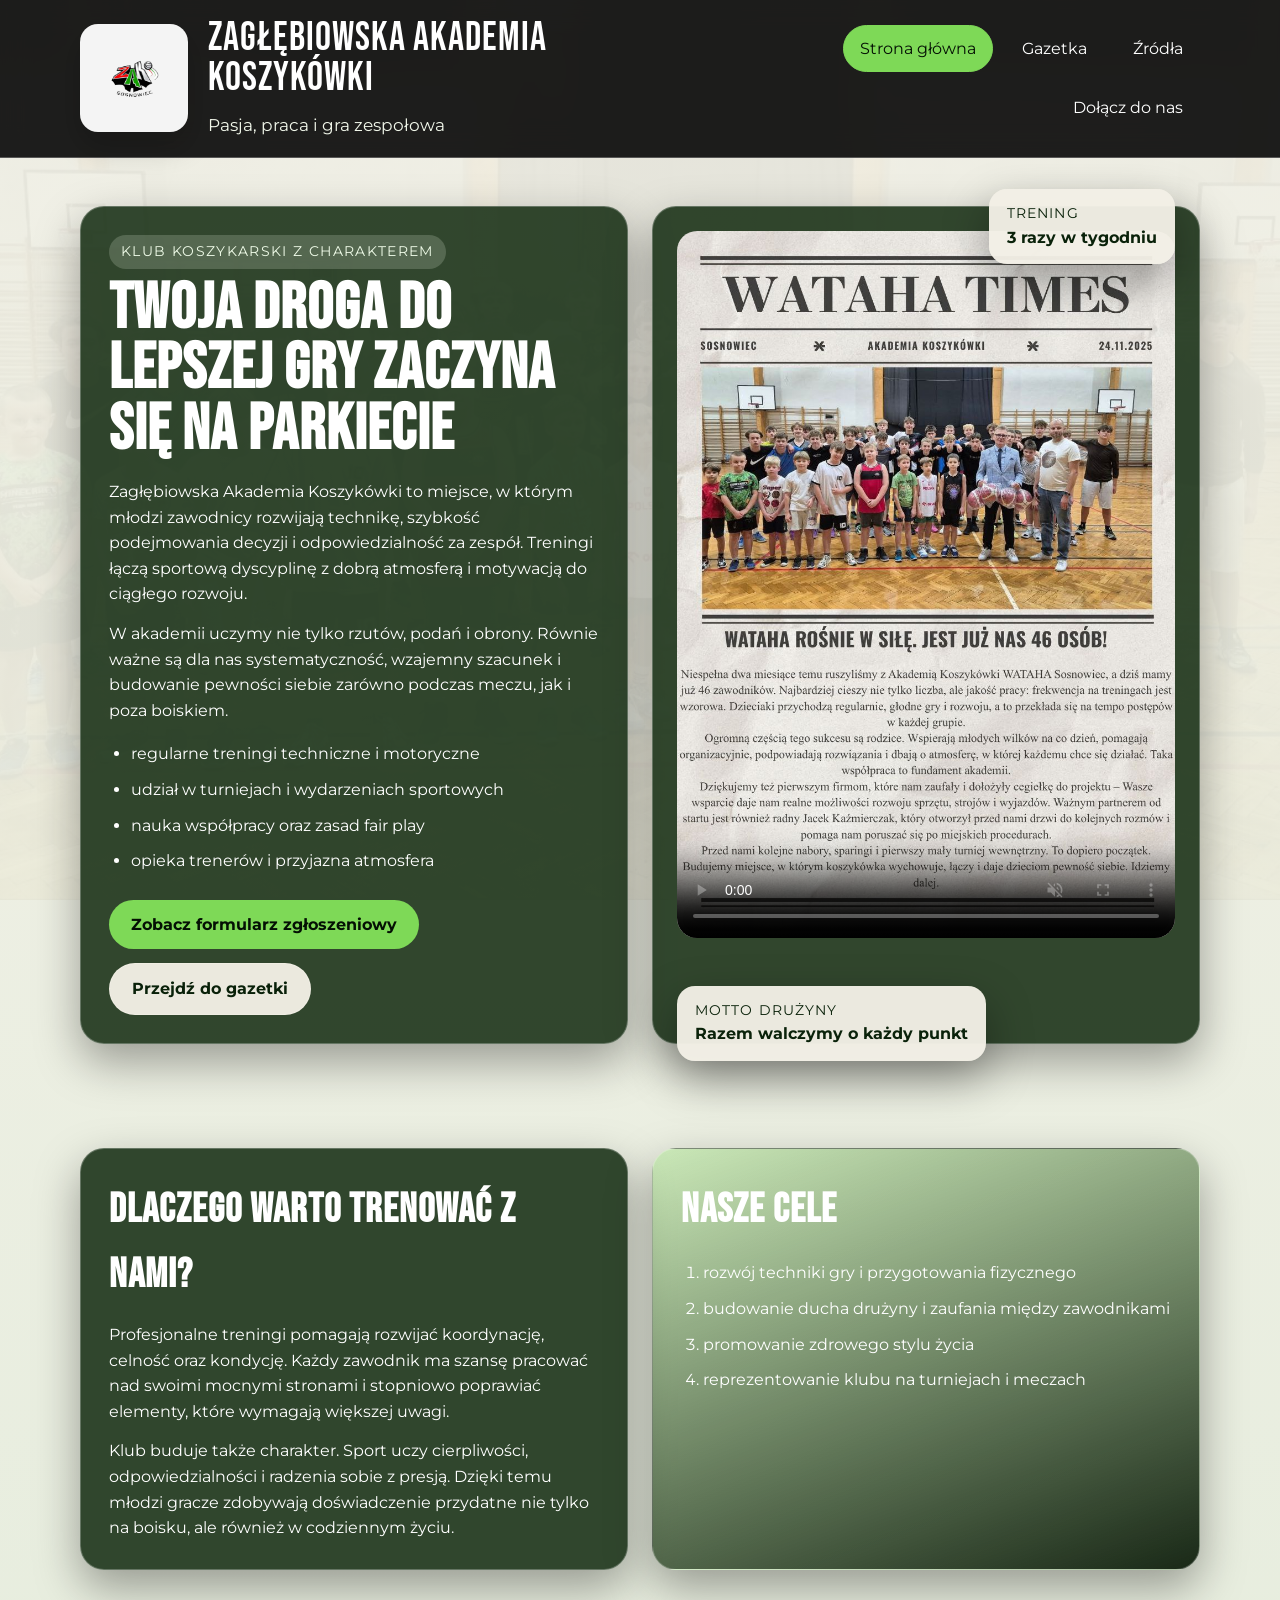
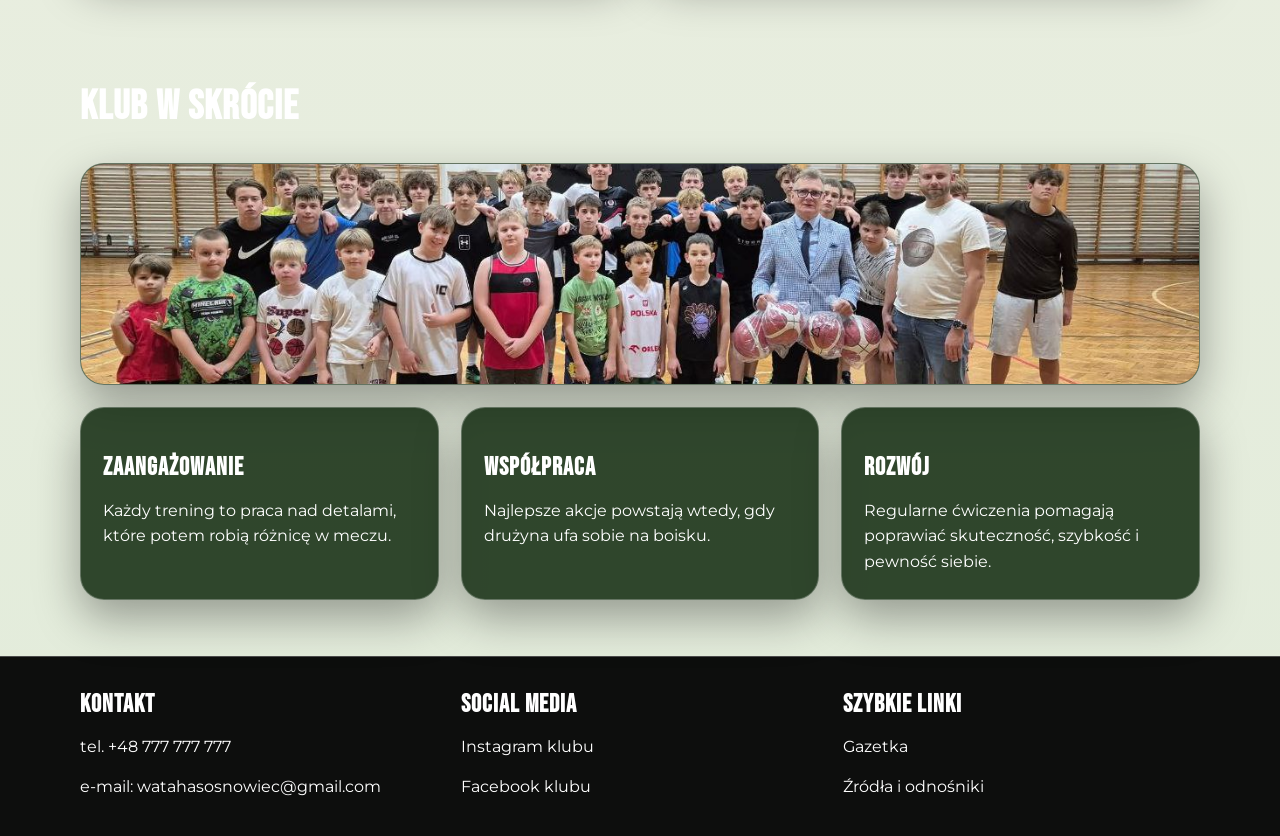
==== index.html @ ed59040f "Initial commit - zak website" ====
<!DOCTYPE html>
<html lang="pl">
<head>
    <meta charset="UTF-8">
    <meta name="viewport" content="width=device-width, initial-scale=1.0">
    <title>Zagłębiowska Akademia Koszykówki</title>
    <link rel="icon" href="img/favicon-32x32.png" type="image/png">
    <link rel="preconnect" href="https://fonts.googleapis.com">
    <link rel="preconnect" href="https://fonts.gstatic.com" crossorigin>
    <link href="https://fonts.googleapis.com/css2?family=Bebas+Neue&family=Montserrat:wght@400;500;700&display=swap" rel="stylesheet">
    <link rel="stylesheet" href="style.css">
</head>
<body>
    <header class="site-header">
        <div class="container header-inner">
            <div class="brand">
                <img src="img/zakk.png" alt="Logo Zagłębiowskiej Akademii Koszykówki">
                <div>
                    <p class="brand-title">Zagłębiowska Akademia Koszykówki</p>
                    <p class="brand-subtitle">Pasja, praca i gra zespołowa</p>
                </div>
            </div>

            <nav class="main-nav" aria-label="Nawigacja główna">
                <a class="active" href="index.html">Strona główna</a>
                <a href="galeria.html">Gazetka</a>
                <a href="zrodla.html">Źródła</a>
                <a href="dolacz.html">Dołącz do nas</a>
            </nav>
        </div>
    </header>

    <main>
        <section class="hero">
            <div class="container hero-grid">
                <article class="hero-copy">
                    <p class="section-kicker">Klub koszykarski z charakterem</p>
                    <h1>Twoja droga do lepszej gry zaczyna się na parkiecie</h1>
                    <p>
                        Zagłębiowska Akademia Koszykówki to miejsce, w którym młodzi zawodnicy
                        rozwijają technikę, szybkość podejmowania decyzji i odpowiedzialność za zespół.
                        Treningi łączą sportową dyscyplinę z dobrą atmosferą i motywacją do ciągłego rozwoju.
                    </p>
                    <p>
                        W akademii uczymy nie tylko rzutów, podań i obrony. Równie ważne są dla nas
                        systematyczność, wzajemny szacunek i budowanie pewności siebie zarówno podczas meczu,
                        jak i poza boiskiem.
                    </p>

                    <ul class="feature-list">
                        <li>regularne treningi techniczne i motoryczne</li>
                        <li>udział w turniejach i wydarzeniach sportowych</li>
                        <li>nauka współpracy oraz zasad fair play</li>
                        <li>opieka trenerów i przyjazna atmosfera</li>
                    </ul>

                    <div class="hero-actions">
                        <a class="button" href="dolacz.html">Zobacz formularz zgłoszeniowy</a>
                        <a class="button button-secondary" href="galeria.html">Przejdź do gazetki</a>
                    </div>
                </article>

                <aside class="hero-media">
                    <div class="media-card media-card-top">
                        <span>Trening</span>
                        <strong>3 razy w tygodniu</strong>
                    </div>

                    <video controls autoplay muted loop poster="img/wataha.jpg">
                        <source src="img/zakk.mp4" type="video/mp4">
                        Twoja przeglądarka nie obsługuje wideo.
                    </video>

                    <div class="media-card media-card-bottom">
                        <span>Motto drużyny</span>
                        <strong>Razem walczymy o każdy punkt</strong>
                    </div>
                </aside>
            </div>
        </section>

        <section class="about-section">
            <div class="container split-layout">
                <article class="card">
                    <h2>Dlaczego warto trenować z nami?</h2>
                    <p>
                        Profesjonalne treningi pomagają rozwijać koordynację, celność oraz kondycję.
                        Każdy zawodnik ma szansę pracować nad swoimi mocnymi stronami i stopniowo poprawiać
                        elementy, które wymagają większej uwagi.
                    </p>
                    <p>
                        Klub buduje także charakter. Sport uczy cierpliwości, odpowiedzialności i radzenia
                        sobie z presją. Dzięki temu młodzi gracze zdobywają doświadczenie przydatne nie tylko
                        na boisku, ale również w codziennym życiu.
                    </p>
                </article>

                <article class="card card-highlight">
                    <h2>Nasze cele</h2>
                    <ol class="goals-list">
                        <li>rozwój techniki gry i przygotowania fizycznego</li>
                        <li>budowanie ducha drużyny i zaufania między zawodnikami</li>
                        <li>promowanie zdrowego stylu życia</li>
                        <li>reprezentowanie klubu na turniejach i meczach</li>
                    </ol>
                </article>
            </div>
        </section>

        <section class="news-section">
            <div class="container">
                <h2>Klub w skrócie</h2>
                <div class="news-showcase">
                    <article class="mini-card mini-card-featured">
                        <img src="img/zaakk.jpg" alt="Grupowe zdjęcie zawodników i trenerów">
                    </article>

                    <div class="news-grid news-grid-text">
                        <article class="mini-card mini-card-text">
                            <h3>Zaangażowanie</h3>
                            <p>Każdy trening to praca nad detalami, które potem robią różnicę w meczu.</p>
                        </article>

                        <article class="mini-card mini-card-text">
                            <h3>Współpraca</h3>
                            <p>Najlepsze akcje powstają wtedy, gdy drużyna ufa sobie na boisku.</p>
                        </article>

                        <article class="mini-card mini-card-text">
                            <h3>Rozwój</h3>
                            <p>Regularne ćwiczenia pomagają poprawiać skuteczność, szybkość i pewność siebie.</p>
                        </article>
                    </div>
                </div>
            </div>
        </section>
    </main>

    <footer class="site-footer">
        <div class="container footer-grid">
            <div>
                <h3>Kontakt</h3>
                <p>tel. <a href="tel:+48777777777">+48 777 777 777</a></p>
                <p>e-mail: <a href="mailto:watahasosnowiec@gmail.com">watahasosnowiec@gmail.com</a></p>
            </div>

            <div>
                <h3>Social media</h3>
                <p><a href="https://www.instagram.com/zak_sosnowiec/" target="_blank" rel="noopener noreferrer">Instagram klubu</a></p>
                <p><a href="https://www.facebook.com/people/Wataha-Sosnowiec-Akademia-Koszyk%C3%B3wki/61571617040855/" target="_blank" rel="noopener noreferrer">Facebook klubu</a></p>
            </div>

            <div>
                <h3>Szybkie linki</h3>
                <p><a href="galeria.html">Gazetka</a></p>
                <p><a href="zrodla.html">Źródła i odnośniki</a></p>
            </div>
        </div>
    </footer>
</body>
</html>
---- style.css ----
﻿* {
    box-sizing: border-box;
    margin: 0;
    padding: 0;
}

:root {
    --bg-dark: #050505;
    --bg-panel: rgba(18, 42, 16, 0.86);
    --bg-soft: rgba(236, 244, 228, 0.22);
    --text-main: #ffffff;
    --text-muted: #f1f7ea;
    --accent: #7ed957;
    --accent-dark: #58b93a;
    --accent-alt: #f3f0e6;
    --accent-alt-dark: #dfe8d2;
    --line: rgba(255, 255, 255, 0.26);
    --shadow: 0 18px 45px rgba(0, 0, 0, 0.35);
}

body {
    font-family: "Montserrat", sans-serif;
    color: var(--text-main);
    background:
        linear-gradient(rgba(242, 240, 230, 0.94), rgba(225, 235, 217, 0.96)),
        url("img/zaakk.jpg") center/cover fixed;
    line-height: 1.6;
}

img,
video {
    display: block;
    max-width: 100%;
}

a {
    color: inherit;
    text-decoration: none;
}

.container {
    width: min(1120px, calc(100% - 32px));
    margin: 0 auto;
}

.site-header {
    position: sticky;
    top: 0;
    z-index: 10;
    backdrop-filter: blur(14px);
    background: rgba(0, 0, 0, 0.88);
    border-bottom: 1px solid var(--line);
}

.header-inner {
    display: flex;
    justify-content: space-between;
    align-items: center;
    gap: 20px;
    padding: 18px 0;
}

.brand {
    display: flex;
    align-items: center;
    gap: 20px;
}

.brand img {
    width: 108px;
    height: 108px;
    object-fit: contain;
    background: rgba(255, 255, 255, 0.95);
    border-radius: 18px;
    padding: 10px;
    box-shadow: 0 14px 30px rgba(0, 0, 0, 0.2);
}

.brand-title,
h1,
h2,
h3 {
    font-family: "Bebas Neue", sans-serif;
    letter-spacing: 1px;
}

.brand-title {
    font-size: 2.5rem;
    line-height: 1;
}

.brand-subtitle {
    color: var(--text-muted);
    font-size: 1.05rem;
}

.main-nav {
    display: flex;
    flex-wrap: wrap;
    justify-content: flex-end;
    gap: 12px;
}

.main-nav a {
    padding: 10px 16px;
    border-radius: 999px;
    background: transparent;
    border: 1px solid transparent;
    transition: 0.25s ease;
}

.main-nav a:hover,
.main-nav a.active {
    background: var(--accent);
    color: #041004;
    border-color: var(--accent);
}

.hero,
.about-section,
.news-section,
.subpage-main {
    padding: 48px 0 56px;
}

.hero-grid,
.split-layout,
.links-layout,
.footer-grid,
.form-layout {
    display: grid;
    gap: 24px;
}

.hero-grid,
.split-layout,
.links-layout,
.form-layout {
    grid-template-columns: repeat(2, minmax(0, 1fr));
}

.hero-copy,
.hero-media,
.card,
.mini-card,
.gallery-item,
.page-intro {
    background: var(--bg-panel);
    border: 1px solid var(--line);
    border-radius: 24px;
    box-shadow: var(--shadow);
}

.hero-copy,
.page-intro,
.card {
    padding: 28px;
}

.section-kicker {
    display: inline-block;
    margin-bottom: 10px;
    padding: 6px 12px;
    border-radius: 999px;
    background: rgba(227, 239, 217, 0.2);
    color: #effbe8;
    text-transform: uppercase;
    font-size: 0.85rem;
    letter-spacing: 0.1em;
}

h1 {
    font-size: clamp(2.6rem, 5vw, 4.6rem);
    line-height: 0.95;
    margin-bottom: 18px;
}

h2 {
    font-size: clamp(2rem, 3.2vw, 3rem);
    margin-bottom: 14px;
}

h3 {
    font-size: 1.55rem;
    margin-bottom: 10px;
}

p + p {
    margin-top: 14px;
}

.feature-list,
.goals-list,
.source-list {
    margin-top: 18px;
    padding-left: 22px;
}

.feature-list li,
.goals-list li,
.source-list li {
    margin-bottom: 10px;
}

.hero-actions,
.page-links {
    display: flex;
    flex-wrap: wrap;
    gap: 14px;
    margin-top: 26px;
}

.button {
    display: inline-block;
    padding: 12px 22px;
    border: none;
    border-radius: 999px;
    background: var(--accent);
    color: #041004;
    font-weight: 700;
    cursor: pointer;
    transition: transform 0.2s ease, background 0.2s ease, box-shadow 0.2s ease;
}

.button:hover {
    transform: translateY(-2px);
    background: var(--accent-dark);
    color: #ffffff;
    box-shadow: 0 12px 28px rgba(126, 217, 87, 0.35);
}

.button-secondary {
    background: rgba(243, 240, 230, 0.96);
    color: #092109;
    border: 1px solid rgba(243, 240, 230, 0.72);
}

.button-secondary:hover {
    background: var(--accent-alt-dark);
    border-color: var(--accent-alt);
}

.hero-media {
    position: relative;
    padding: 24px;
}

.hero-media video {
    width: 100%;
    min-height: 320px;
    object-fit: cover;
    border-radius: 20px;
}

.media-card {
    position: absolute;
    padding: 14px 18px;
    border-radius: 18px;
    background: rgba(243, 240, 230, 0.96);
    color: #0a220a;
    box-shadow: var(--shadow);
}

.media-card span {
    display: block;
    font-size: 0.85rem;
    text-transform: uppercase;
    letter-spacing: 0.08em;
}

.media-card strong {
    font-size: 1rem;
}

.media-card-top {
    top: -18px;
    right: 24px;
}

.media-card-bottom {
    bottom: -18px;
    left: 24px;
}

.card-highlight {
    background: linear-gradient(160deg, rgba(126, 217, 87, 0.3), rgba(12, 28, 10, 0.94));
}

.news-grid,
.gallery-grid {
    display: grid;
    gap: 22px;
}

.news-grid {
    grid-template-columns: repeat(3, minmax(0, 1fr));
    margin-top: 24px;
}

.news-showcase {
    display: grid;
    gap: 22px;
    margin-top: 24px;
}

.mini-card {
    overflow: hidden;
}

.mini-card-featured img {
    width: 100%;
    height: min(520px, 56vw);
    object-fit: cover;
    object-position: center;
}

.mini-card img {
    width: 100%;
    height: 220px;
    object-fit: cover;
}

.news-grid-text {
    margin-top: 0;
}

.mini-card-text {
    padding: 22px 0 0;
}

.mini-card h3,
.mini-card p {
    padding: 0 22px;
}

.mini-card h3 {
    margin-top: 18px;
}

.mini-card p {
    padding-bottom: 24px;
}

.page-intro {
    margin-bottom: 28px;
}

.gallery-grid {
    grid-template-columns: repeat(3, minmax(0, 1fr));
}

.gallery-item {
    overflow: hidden;
    text-align: center;
}

.gallery-item-light {
    background: rgba(243, 240, 230, 0.98);
}

.gallery-item a {
    display: block;
}

.gallery-item img {
    width: 100%;
    height: 260px;
    object-fit: cover;
    cursor: pointer;
    transition: transform 0.35s ease, filter 0.35s ease;
}

.gallery-item:hover img {
    transform: scale(1.08);
    filter: brightness(1.08) saturate(1.15);
}

.gallery-item figcaption {
    padding: 16px 14px 18px;
}

.source-list a:link {
    color: #c8ffb2;
}

.source-list a:visited {
    color: #eef7ee;
}

.source-list a:hover {
    color: #ffffff;
    text-decoration: underline;
}

.source-list a:active {
    color: #19b80f;
}

.join-form {
    display: grid;
    gap: 12px;
}

.join-form label {
    font-weight: 700;
}

.join-form input,
.join-form select,
.join-form textarea {
    width: 100%;
    padding: 12px 14px;
    border: 1px solid rgba(255, 255, 255, 0.22);
    border-radius: 14px;
    background: rgba(255, 255, 255, 0.09);
    color: var(--text-main);
    font: inherit;
}

.join-form input::placeholder,
.join-form textarea::placeholder {
    color: rgba(255, 255, 255, 0.6);
}

.feature-list-light {
    color: #f7fff6;
}

.site-footer {
    padding: 28px 0 36px;
    background: rgba(0, 0, 0, 0.94);
    border-top: 1px solid var(--line);
}

.footer-grid {
    grid-template-columns: repeat(3, minmax(0, 1fr));
}

.site-footer a:hover {
    color: var(--accent-alt);
}

@media (max-width: 900px) {
    .header-inner,
    .hero-grid,
    .split-layout,
    .links-layout,
    .form-layout,
    .footer-grid,
    .news-grid,
    .gallery-grid {
        grid-template-columns: 1fr;
    }

    .header-inner {
        display: grid;
    }

    .main-nav {
        justify-content: flex-start;
    }
}

@media (max-width: 640px) {
    body {
        background-attachment: scroll;
    }

    .container {
        width: min(100% - 20px, 1120px);
    }

    .brand {
        align-items: flex-start;
    }

    .brand img {
        width: 58px;
        height: 58px;
    }

    .hero-copy,
    .hero-media,
    .card,
    .page-intro {
        padding: 20px;
        border-radius: 20px;
    }

    .media-card {
        position: static;
        margin-bottom: 14px;
    }

    .hero-media video {
        min-height: 220px;
    }

    .gallery-item img,
    .mini-card img {
        height: 210px;
    }

    .main-nav a,
    .button {
        width: 100%;
        text-align: center;
    }
}
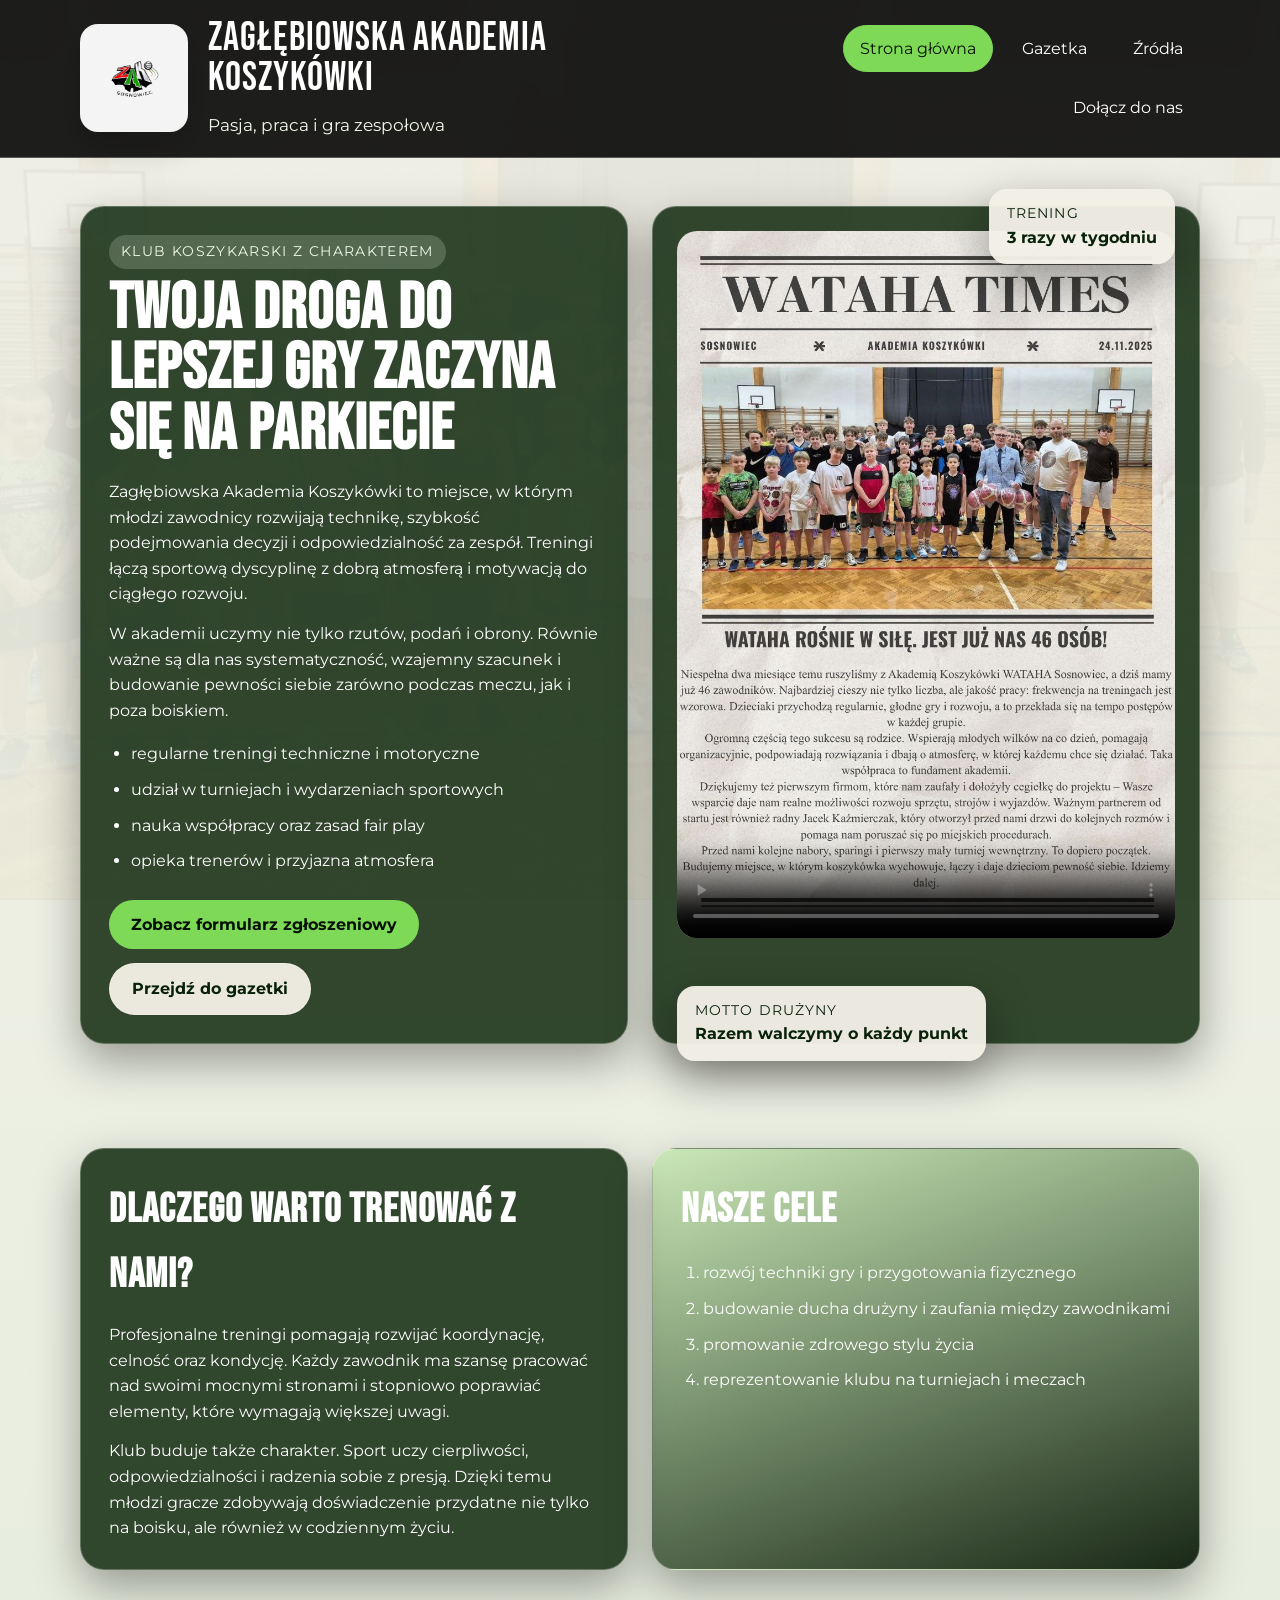
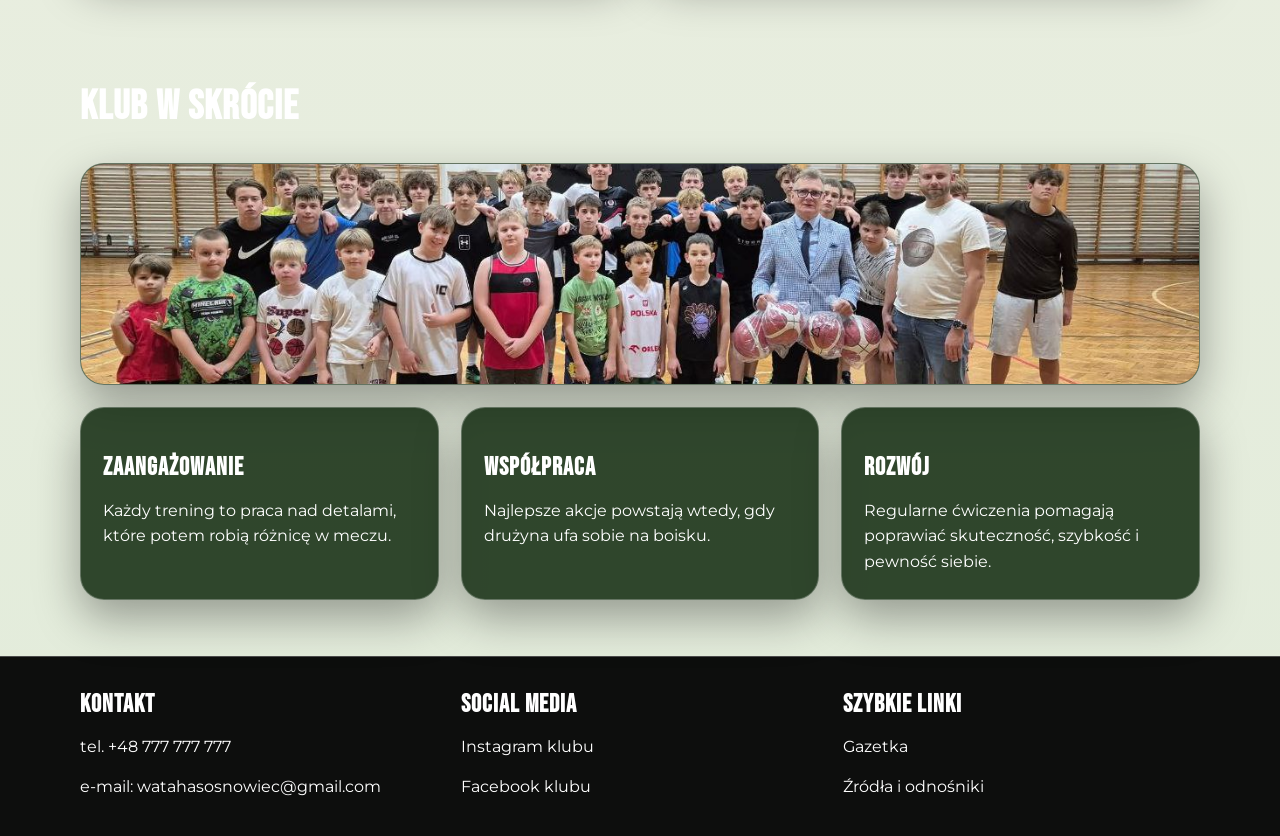
==== commit 1774bdc4: "Add cache busting to CSS" ====
--- a/index.html
+++ b/index.html
@@ -8,7 +8,7 @@
     <link rel="preconnect" href="https://fonts.googleapis.com">
     <link rel="preconnect" href="https://fonts.gstatic.com" crossorigin>
     <link href="https://fonts.googleapis.com/css2?family=Bebas+Neue&family=Montserrat:wght@400;500;700&display=swap" rel="stylesheet">
-    <link rel="stylesheet" href="style.css">
+    <link rel="stylesheet" href="style.css?v=2">
 </head>
 <body>
     <header class="site-header">
--- a/style.css
+++ b/style.css
@@ -441,7 +441,6 @@
 }
 
 @media (max-width: 900px) {
-    .header-inner,
     .hero-grid,
     .split-layout,
     .links-layout,
@@ -453,11 +452,14 @@
     }
 
     .header-inner {
-        display: grid;
+        display: flex;
+        flex-direction: column;
+        gap: 14px;
     }
 
     .main-nav {
         justify-content: flex-start;
+        gap: 8px;
     }
 }
 
@@ -468,6 +470,21 @@
 
     .container {
         width: min(100% - 20px, 1120px);
+    }
+
+    .header-inner {
+        gap: 10px;
+    }
+
+    .main-nav {
+        gap: 6px;
+        flex-wrap: wrap;
+    }
+
+    .main-nav a {
+        padding: 8px 12px;
+        font-size: 0.85rem;
+        flex: 0 1 auto;
     }
 
     .brand {
@@ -501,7 +518,6 @@
         height: 210px;
     }
 
-    .main-nav a,
     .button {
         width: 100%;
         text-align: center;
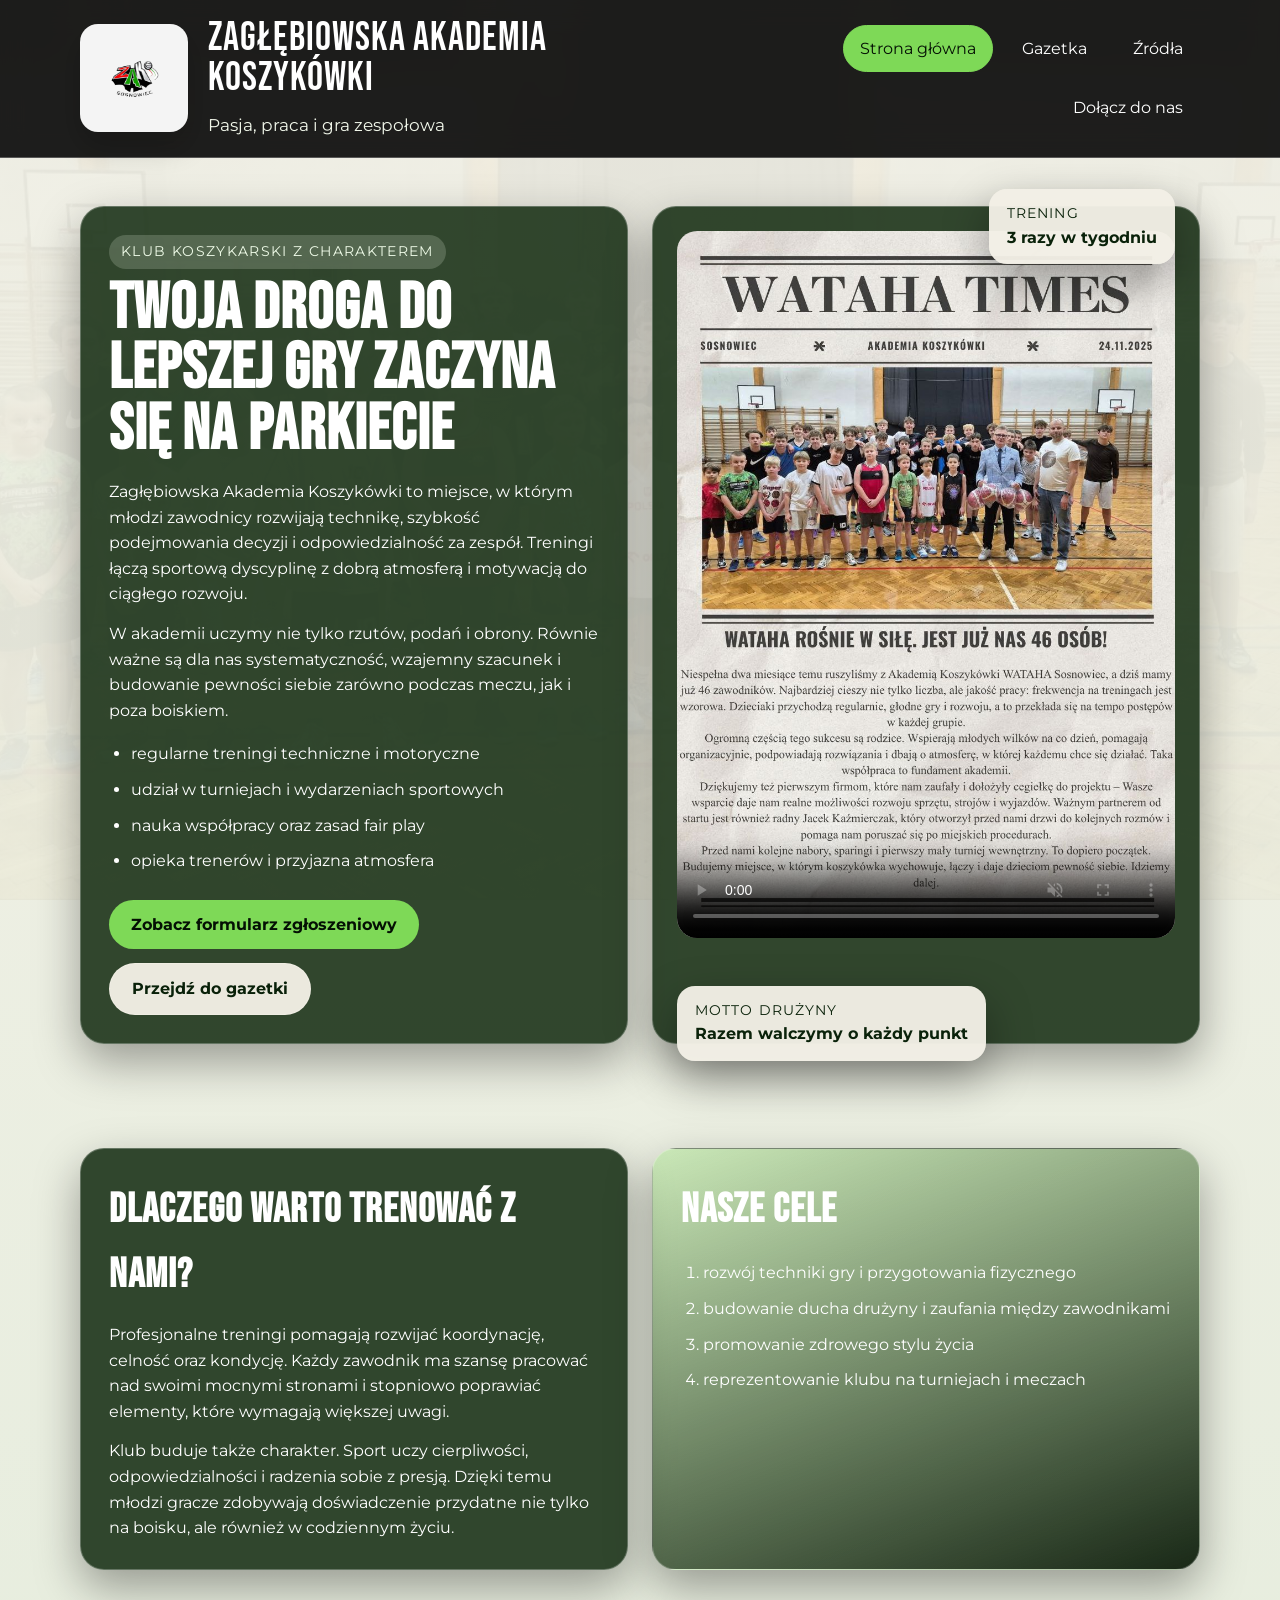
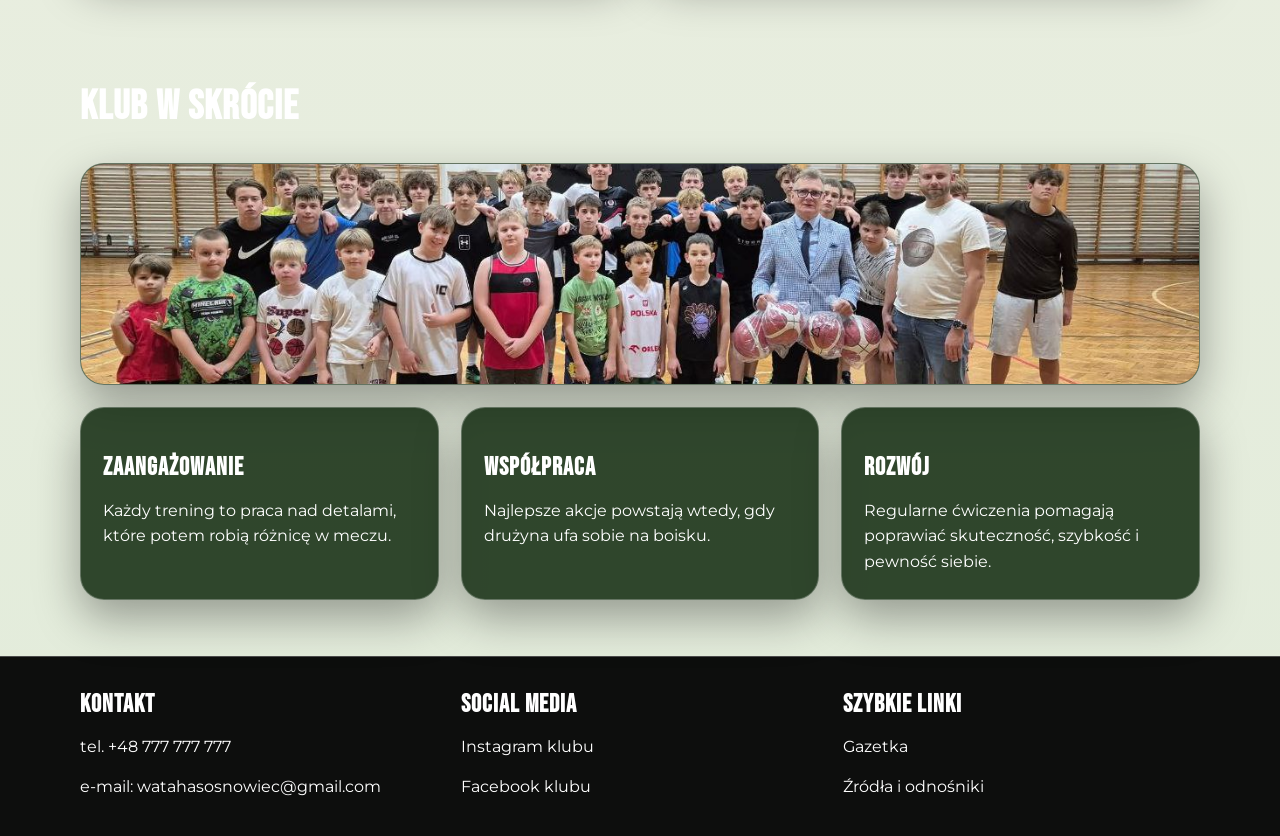
==== commit 4b6b3573: "Reduce mobile navigation size further" ====
--- a/index.html
+++ b/index.html
@@ -8,7 +8,7 @@
     <link rel="preconnect" href="https://fonts.googleapis.com">
     <link rel="preconnect" href="https://fonts.gstatic.com" crossorigin>
     <link href="https://fonts.googleapis.com/css2?family=Bebas+Neue&family=Montserrat:wght@400;500;700&display=swap" rel="stylesheet">
-    <link rel="stylesheet" href="style.css?v=2">
+    <link rel="stylesheet" href="style.css?v=3">
 </head>
 <body>
     <header class="site-header">
--- a/style.css
+++ b/style.css
@@ -473,17 +473,17 @@
     }
 
     .header-inner {
-        gap: 10px;
+        gap: 8px;
     }
 
     .main-nav {
-        gap: 6px;
+        gap: 4px;
         flex-wrap: wrap;
     }
 
     .main-nav a {
-        padding: 8px 12px;
-        font-size: 0.85rem;
+        padding: 6px 10px;
+        font-size: 0.75rem;
         flex: 0 1 auto;
     }
 
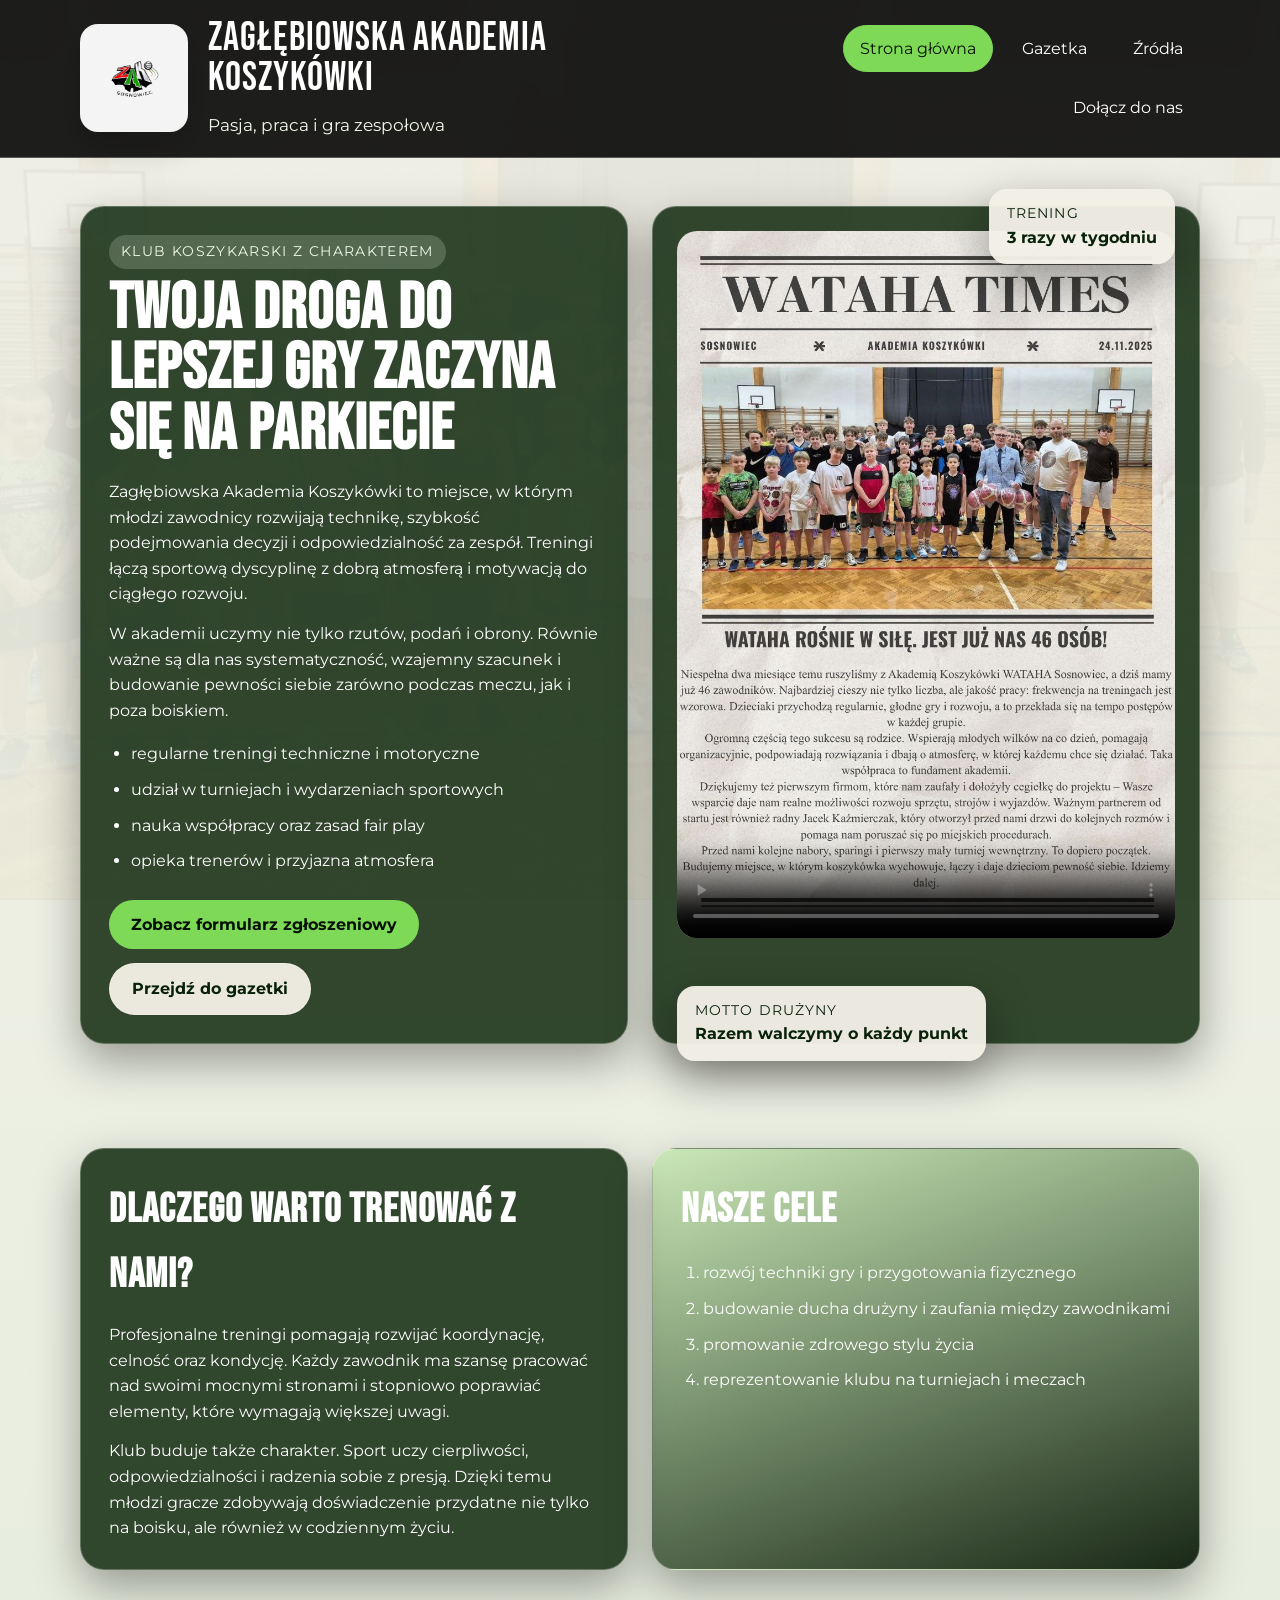
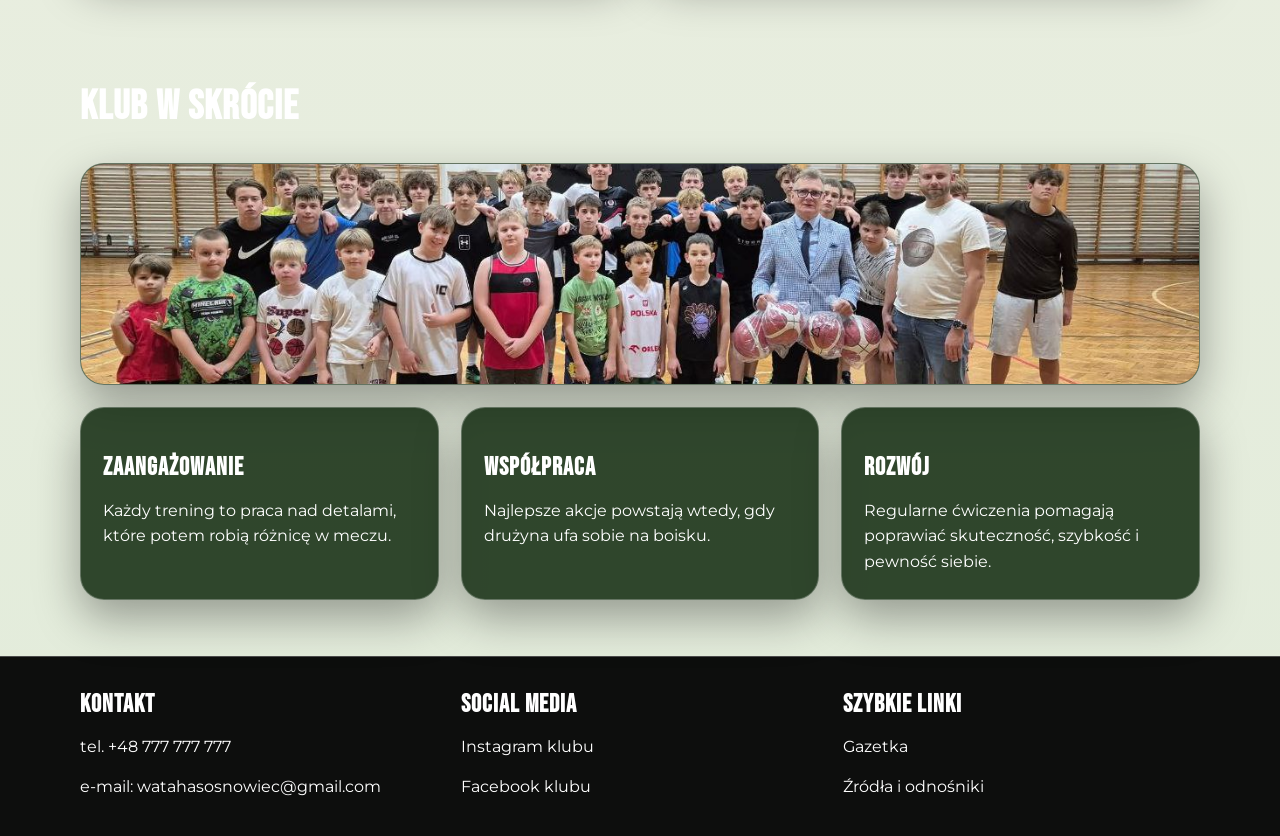
==== commit 4a97c5c4: "added some descriptions to the website and changed the style a bit" ====
--- a/index.html
+++ b/index.html
@@ -11,6 +11,7 @@
     <link rel="stylesheet" href="style.css?v=3">
 </head>
 <body>
+    <!-- Шапка сайта: логотип и главная навигация -->
     <header class="site-header">
         <div class="container header-inner">
             <div class="brand">
@@ -30,8 +31,10 @@
         </div>
     </header>
 
+    <!-- Главный контент стартовой страницы -->
     <main>
         <section class="hero">
+            <!-- Первый экран: описание клуба, CTA-кнопки и видео -->
             <div class="container hero-grid">
                 <article class="hero-copy">
                     <p class="section-kicker">Klub koszykarski z charakterem</p>
@@ -79,6 +82,7 @@
             </div>
         </section>
 
+        <!-- Информационный блок о преимуществах и целях клуба -->
         <section class="about-section">
             <div class="container split-layout">
                 <article class="card">
@@ -107,6 +111,7 @@
             </div>
         </section>
 
+        <!-- Визуальный блок с фото и короткими карточками -->
         <section class="news-section">
             <div class="container">
                 <h2>Klub w skrócie</h2>
@@ -136,6 +141,7 @@
         </section>
     </main>
 
+    <!-- Футер: контакты, соцсети и быстрые ссылки -->
     <footer class="site-footer">
         <div class="container footer-grid">
             <div>
--- a/style.css
+++ b/style.css
@@ -5,6 +5,7 @@
 }
 
 :root {
+    /* Основные переменные темы: цвета, границы и тени */
     --bg-dark: #050505;
     --bg-panel: rgba(18, 42, 16, 0.86);
     --bg-soft: rgba(236, 244, 228, 0.22);
@@ -39,11 +40,13 @@
 }
 
 .container {
+    /* Общий контейнер с ограничением ширины */
     width: min(1120px, calc(100% - 32px));
     margin: 0 auto;
 }
 
 .site-header {
+    /* Фиксированная шапка с размытием фона */
     position: sticky;
     top: 0;
     z-index: 10;
@@ -128,6 +131,7 @@
 .links-layout,
 .footer-grid,
 .form-layout {
+    /* Универсальные сетки для секций */
     display: grid;
     gap: 24px;
 }
@@ -136,6 +140,7 @@
 .split-layout,
 .links-layout,
 .form-layout {
+    /* Базово 2 колонки на десктопе */
     grid-template-columns: repeat(2, minmax(0, 1fr));
 }
 
@@ -211,6 +216,7 @@
 }
 
 .button {
+    /* Базовая кнопка (CTA) */
     display: inline-block;
     padding: 12px 22px;
     border: none;
@@ -397,6 +403,7 @@
 }
 
 .join-form {
+    /* Вертикальный layout формы */
     display: grid;
     gap: 12px;
 }
@@ -436,11 +443,17 @@
     grid-template-columns: repeat(3, minmax(0, 1fr));
 }
 
+.footer-grid-two {
+    /* Вариант футера для 2 колонок (например, dolacz.html) */
+    grid-template-columns: repeat(2, minmax(0, 1fr));
+}
+
 .site-footer a:hover {
     color: var(--accent-alt);
 }
 
 @media (max-width: 900px) {
+    /* Планшеты и небольшие экраны: всё в одну колонку */
     .hero-grid,
     .split-layout,
     .links-layout,
@@ -464,6 +477,7 @@
 }
 
 @media (max-width: 640px) {
+    /* Телефоны: уплотняем отступы и упрощаем интерфейс */
     body {
         background-attachment: scroll;
     }
@@ -523,4 +537,3 @@
         text-align: center;
     }
 }
-
